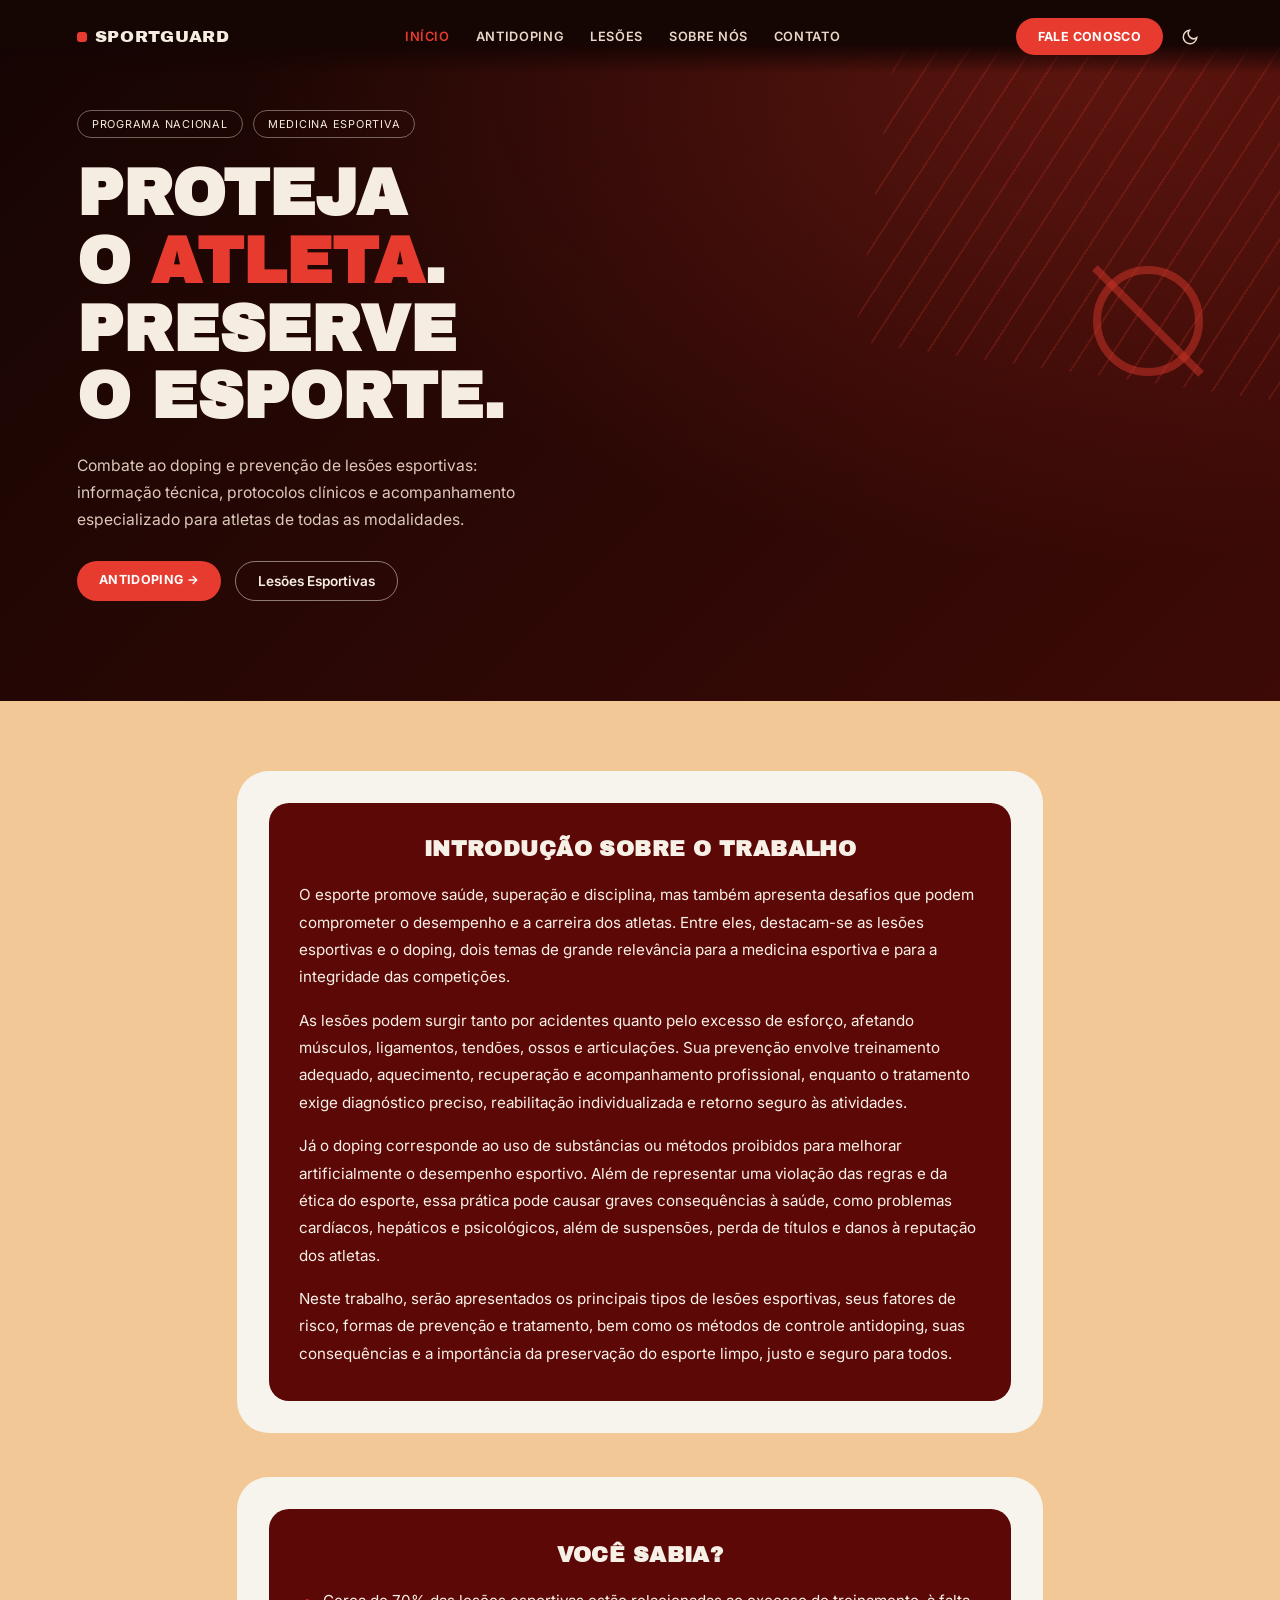
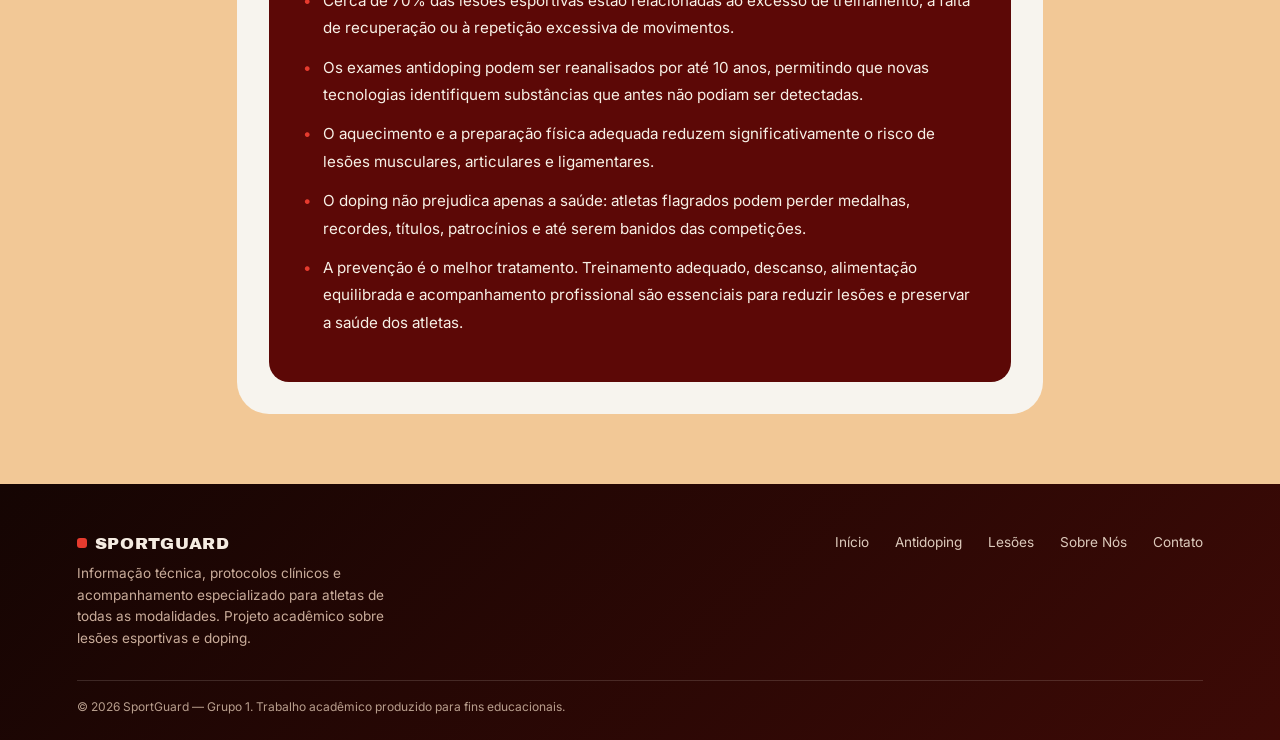
==== index.html @ 165ce2ae "update" ====
<!DOCTYPE html>
<html lang="pt-BR" data-theme="light">
<head>
<meta charset="UTF-8">
<meta name="viewport" content="width=device-width, initial-scale=1.0">
<title>SportGuard — Proteja o Atleta, Preserve o Esporte</title>
<link rel="preconnect" href="https://fonts.googleapis.com">
<link href="https://fonts.googleapis.com/css2?family=Archivo+Black&family=Inter:wght@400;500;600;700;800&display=swap" rel="stylesheet">
<link rel="stylesheet" href="styles.css">
<script src="script.js"></script>
</head>
<body>

<div class="topbar">
  <div class="logo"><span class="logo-dot"></span>SPORTGUARD</div>
  <nav class="toplinks">
    <a href="index.html" class="active">Início</a>
    <a href="doping.html">Antidoping</a>
    <a href="lesao.html">Lesões</a>
    <a href="sobre.html">Sobre Nós</a>
    <a href="sobre.html#contato">Contato</a>
  </nav>
  <div class="nav-actions">
    <a class="cta-btn" href="sobre.html#contato">Fale Conosco</a>
    <button class="theme-toggle" aria-label="Alternar tema claro/escuro" title="Alternar tema">
      <svg viewBox="0 0 24 24"><path d="M21 12.8A9 9 0 1 1 11.2 3a7 7 0 0 0 9.8 9.8z"/></svg>
    </button>
  </div>
</div>

<header class="hero hero-home">
  <span class="no-symbol" aria-hidden="true"></span>

  <div class="badges">
    <span class="badge">Programa Nacional</span>
    <span class="badge">Medicina Esportiva</span>
  </div>

  <h1>Proteja<br>o <span>Atleta</span>.<br>Preserve<br>o Esporte.</h1>
  <p class="sub">Combate ao doping e prevenção de lesões esportivas: informação técnica, protocolos clínicos e acompanhamento especializado para atletas de todas as modalidades.</p>
  <div class="hero-ctas">
    <a class="cta-btn" href="doping.html">Antidoping →</a>
    <a class="btn-outline" href="lesao.html">Lesões Esportivas</a>
  </div>
</header>

<main>
  <section class="card-outer">
    <div class="card-inner">
      <h2>Introdução sobre o trabalho</h2>
      <p>O esporte promove saúde, superação e disciplina, mas também apresenta desafios que podem comprometer o desempenho e a carreira dos atletas. Entre eles, destacam-se as lesões esportivas e o doping, dois temas de grande relevância para a medicina esportiva e para a integridade das competições.</p>
      <p>As lesões podem surgir tanto por acidentes quanto pelo excesso de esforço, afetando músculos, ligamentos, tendões, ossos e articulações. Sua prevenção envolve treinamento adequado, aquecimento, recuperação e acompanhamento profissional, enquanto o tratamento exige diagnóstico preciso, reabilitação individualizada e retorno seguro às atividades.</p>
      <p>Já o doping corresponde ao uso de substâncias ou métodos proibidos para melhorar artificialmente o desempenho esportivo. Além de representar uma violação das regras e da ética do esporte, essa prática pode causar graves consequências à saúde, como problemas cardíacos, hepáticos e psicológicos, além de suspensões, perda de títulos e danos à reputação dos atletas.</p>
      <p>Neste trabalho, serão apresentados os principais tipos de lesões esportivas, seus fatores de risco, formas de prevenção e tratamento, bem como os métodos de controle antidoping, suas consequências e a importância da preservação do esporte limpo, justo e seguro para todos.</p>
    </div>
  </section>

  <section class="card-outer">
    <div class="card-inner">
      <h2>Você Sabia?</h2>
      <ul>
        <li>Cerca de 70% das lesões esportivas estão relacionadas ao excesso de treinamento, à falta de recuperação ou à repetição excessiva de movimentos.</li>
        <li>Os exames antidoping podem ser reanalisados por até 10 anos, permitindo que novas tecnologias identifiquem substâncias que antes não podiam ser detectadas.</li>
        <li>O aquecimento e a preparação física adequada reduzem significativamente o risco de lesões musculares, articulares e ligamentares.</li>
        <li>O doping não prejudica apenas a saúde: atletas flagrados podem perder medalhas, recordes, títulos, patrocínios e até serem banidos das competições.</li>
        <li>A prevenção é o melhor tratamento. Treinamento adequado, descanso, alimentação equilibrada e acompanhamento profissional são essenciais para reduzir lesões e preservar a saúde dos atletas.</li>
      </ul>
    </div>
  </section>
</main>

<footer>
  <div class="foot-top">
    <div class="foot-brand">
      <div class="logo"><span class="logo-dot"></span>SPORTGUARD</div>
      <p>Informação técnica, protocolos clínicos e acompanhamento especializado para atletas de todas as modalidades. Projeto acadêmico sobre lesões esportivas e doping.</p>
    </div>
    <nav class="foot-links">
      <a href="index.html">Início</a>
      <a href="doping.html">Antidoping</a>
      <a href="lesao.html">Lesões</a>
      <a href="sobre.html">Sobre Nós</a>
      <a href="sobre.html#contato">Contato</a>
    </nav>
  </div>
  <p class="copyright">© 2026 SportGuard — Grupo 1. Trabalho acadêmico produzido para fins educacionais.</p>
</footer>

</body>
</html>
---- styles.css ----
* { margin:0; padding:0; box-sizing:border-box; }

:root{
  --bg:#f2c896;
  --hero-start:#150503;
  --hero-end:#3d0a06;
  --nav-bg:#f7f4ee;
  --outer-bg:#f7f4ee;
  --inner-bg:#5c0806;
  --inner-text:#f7f0e6;
  --text:#2b120a;
  --muted:#7a5a48;
  --accent:#e63b2e;
  --accent-2:#b62a1f;
  --radius-lg:32px;
  --radius-md:20px;
  --font-display:'Archivo Black', sans-serif;
  --font-body:'Inter', sans-serif;
}
html[data-theme="dark"]{
  --bg:#3d0705;
  --nav-bg:#f2c896;
  --outer-bg:#f2c896;
  --inner-bg:#f7f4ee;
  --inner-text:#2b120a;
  --text:#f7ece0;
  --muted:#e0bfae;
  --accent:#ff5b45;
  --accent-2:#ff8a75;
}

html{scroll-behavior:smooth;}
body{
  font-family:var(--font-body);
  background:var(--bg);
  color:var(--text);
  transition:background .3s ease, color .3s ease;
}
a{color:inherit;}
ul{list-style:none;}

/* ---------- HERO ---------- */
.hero{
  position:relative;
  background:
    radial-gradient(ellipse at 85% 10%, rgba(230,59,46,.25), transparent 55%),
    linear-gradient(135deg,var(--hero-start),var(--hero-end));
  color:#f5ece2;
  padding:110px 6vw 80px;
  overflow:hidden;
}
.hero.hero-home{padding-bottom:100px;}
.hero::before{
  content:"";
  position:absolute;
  right:-10%; top:-20%;
  width:520px; height:520px;
  background:repeating-linear-gradient(115deg, rgba(230,59,46,.18) 0 2px, transparent 2px 26px);
  transform:rotate(8deg);
  pointer-events:none;
}
.no-symbol{
  position:absolute;
  right:6vw; top:40%;
  width:90px; height:90px;
  border-radius:50%;
  border:7px solid rgba(230,59,46,.55);
  opacity:.8;
}
.hero-home .no-symbol{width:110px; height:110px; border-width:8px; top:38%;}
.no-symbol::after{
  content:"";
  position:absolute;
  left:50%; top:50%;
  width:120px; height:7px;
  background:rgba(230,59,46,.55);
  transform:translate(-50%,-50%) rotate(45deg);
}
.hero-home .no-symbol::after{width:150px; height:8px;}
.logo{
  font-family:var(--font-display);
  font-size:1.05rem;
  letter-spacing:.04em;
  color:#f5ece2;
  display:flex; align-items:center; gap:8px;
}
.logo-dot{width:10px;height:10px;background:var(--accent);border-radius:3px;}
.toplinks{display:flex; gap:26px; font-size:.8rem; font-weight:600; text-transform:uppercase; letter-spacing:.05em;}
.toplinks a{color:#e9d7c9; text-decoration:none; transition:color .2s;}
.toplinks a:hover{color:var(--accent);}
.toplinks a.active{color:var(--accent);}
.cta-btn{
  background:var(--accent); color:#fff; padding:11px 22px;
  border-radius:999px; font-weight:700; font-size:.78rem;
  text-decoration:none; text-transform:uppercase; letter-spacing:.03em;
  white-space:nowrap;
}
.cta-btn:hover{background:var(--accent-2);}
.breadcrumb{position:relative; z-index:2; font-size:.75rem; color:#c9ac9a; text-transform:uppercase; letter-spacing:.08em; margin-bottom:14px;}
.breadcrumb a{color:#c9ac9a; text-decoration:none;}
.badges{position:relative; z-index:2; display:flex; gap:10px; margin-bottom:22px; flex-wrap:wrap;}
.badge{
  border:1px solid rgba(245,236,226,.4); padding:6px 14px;
  border-radius:999px; font-size:.68rem; text-transform:uppercase; letter-spacing:.07em;
}
.hero h1{
  position:relative; z-index:2;
  font-family:var(--font-display);
  font-size:clamp(2.2rem,6vw,3.4rem);
  line-height:1.06; text-transform:uppercase;
}
.hero-home h1{font-size:clamp(2.3rem,6vw,4rem); max-width:600px;}
.hero h1 span{color:var(--accent);}
.hero p.sub{
  position:relative; z-index:2;
  max-width:460px; margin:22px 0 28px; color:#dcc9bb;
  font-size:.98rem; line-height:1.7;
}
.hero-ctas{position:relative; z-index:2; display:flex; gap:14px; flex-wrap:wrap;}
.btn-outline{
  border:1px solid rgba(245,236,226,.5); color:#f5ece2;
  padding:11px 22px; border-radius:999px; text-decoration:none;
  font-weight:600; font-size:.85rem;
}
.btn-outline:hover{border-color:var(--accent); color:var(--accent);}

/* ---------- TOPBAR (fixa em todas as páginas) ---------- */
.topbar{
  position:fixed; top:0; left:0; right:0; z-index:100;
  display:flex; justify-content:space-between; align-items:center;
  padding:18px 6vw; flex-wrap:wrap; gap:16px;
  background:linear-gradient(180deg, var(--hero-start) 0%, var(--hero-start) 60%, transparent 100%);
}
.nav-actions{display:flex; align-items:center; gap:14px;}
.theme-toggle{
  background:none; border:none; cursor:pointer; color:#e9d7c9;
  display:flex; align-items:center; padding:4px;
}
.theme-toggle:hover{color:var(--accent);}
.theme-toggle svg{width:18px; height:18px; stroke:currentColor; fill:none; stroke-width:2;}

/* ---------- MAIN / CARDS ---------- */
main{max-width:960px; margin:70px auto; padding:0 6vw; display:flex; flex-direction:column; gap:44px; scroll-margin-top:30px;}
.card-outer{background:var(--outer-bg); border-radius:var(--radius-lg); padding:32px; transition:background .3s ease; scroll-margin-top:100px;}
.card-inner{background:var(--inner-bg); color:var(--inner-text); border-radius:var(--radius-md); padding:34px 30px; transition:background .3s ease,color .3s ease;}
.card-inner h2{font-family:var(--font-display); text-align:center; text-transform:uppercase; font-size:1.35rem; margin-bottom:20px; letter-spacing:.02em;}
.card-inner p{line-height:1.8; margin-bottom:16px; font-size:.95rem;}
.card-inner p:last-child{margin-bottom:0;}
.card-inner ul{padding-left:4px; line-height:1.8; font-size:.95rem;}
.card-inner li{margin-bottom:12px; padding-left:20px; position:relative;}
.card-inner li::before{content:"•"; position:absolute; left:0; color:var(--accent);}

.section-title{font-family:var(--font-display); text-align:center; text-transform:uppercase; font-size:1.25rem; margin-bottom:8px; letter-spacing:.02em;}
.section-title.standalone{font-size:1.35rem; margin-bottom:28px;}
.section-lead{text-align:center; color:var(--muted); font-size:.9rem; max-width:520px; margin:0 auto 26px;}

/* ---------- DOPING: bio card ---------- */
.case-grid{display:flex; justify-content:center;}
.bio-card{background:var(--outer-bg); border-radius:var(--radius-md); overflow:hidden; max-width:360px;}
.bio-photo{
  aspect-ratio:3/4; background:var(--inner-bg); color:var(--inner-text);
  display:flex; align-items:center; justify-content:center; text-align:center;
  font-size:.85rem; font-weight:600; padding:20px;
}
.bio-card h3{font-family:var(--font-display); font-size:1rem; text-transform:uppercase; padding:18px 18px 6px; letter-spacing:.02em;}
.bio-card p{padding:0 18px 20px; font-size:.85rem; line-height:1.7; color:var(--text);}

/* ---------- LESAO: injury grid ---------- */
.injury-grid{display:grid; grid-template-columns:repeat(auto-fit,minmax(230px,1fr)); gap:20px;}
.injury-card{
  background:var(--nav-bg); border-radius:20px; padding:24px;
  border-top:6px solid var(--tag-color);
}
.injury-card .tag{
  display:inline-block; background:var(--tag-color); color:#fff;
  padding:6px 16px; border-radius:999px; font-weight:700;
  font-size:.72rem; text-transform:uppercase; letter-spacing:.04em; margin-bottom:14px;
}
.injury-card ul{padding-left:0; margin-bottom:14px; font-size:.87rem; line-height:1.7;}
.injury-card li{padding-left:16px; position:relative;}
.injury-card li::before{content:"•"; position:absolute; left:0; color:var(--tag-color);}
.injury-card .sports-label{font-size:.78rem; font-weight:700; text-transform:uppercase; letter-spacing:.04em; color:var(--muted); margin-bottom:8px;}
.sport-pills{display:flex; flex-wrap:wrap; gap:6px;}
.sport-pills span{
  background:rgba(0,0,0,.06); padding:4px 10px; border-radius:999px;
  font-size:.76rem; color:var(--text);
}

/* ---------- SOBRE: team + contact ---------- */
.team-grid{display:grid; grid-template-columns:repeat(auto-fit,minmax(200px,1fr)); gap:24px;}
.member{display:flex; flex-direction:column; gap:12px;}
.member-photo{
  aspect-ratio:3/4; background:var(--inner-bg); color:var(--inner-text);
  display:flex; align-items:center; justify-content:center; text-align:center;
  border-radius:16px; font-weight:600; font-size:.85rem; padding:14px;
}
.member h3{font-size:.95rem; font-weight:700;}
.member p{font-size:.82rem; color:var(--muted); line-height:1.5;}

.contact-list{display:flex; flex-direction:column; gap:18px;}
.contact-item{display:flex; align-items:center; gap:14px;}
.contact-item .icon{
  width:38px; height:38px; border-radius:50%; background:rgba(245,236,226,.15);
  display:flex; align-items:center; justify-content:center; flex-shrink:0;
}
.contact-item .icon svg{width:18px; height:18px; stroke:var(--inner-text); fill:none; stroke-width:2;}
.contact-item .label{font-size:.72rem; text-transform:uppercase; letter-spacing:.06em; opacity:.8; margin-bottom:2px;}
.contact-item .value{font-size:.95rem; font-weight:600;}

/* ---------- FOOTER ---------- */
footer{
  background:linear-gradient(135deg,var(--hero-start),var(--hero-end));
  color:#f0ded1; padding:50px 6vw 26px; margin-top:20px;
}
.foot-top{display:flex; justify-content:space-between; flex-wrap:wrap; gap:26px; margin-bottom:30px;}
.foot-brand{max-width:320px;}
.foot-brand .logo{color:#f5ece2; margin-bottom:10px;}
.foot-brand p{font-size:.85rem; color:#c9ac9a; line-height:1.6;}
.foot-links{display:flex; gap:26px; flex-wrap:wrap; font-size:.85rem;}
.foot-links a{color:#dcc9bb; text-decoration:none;}
.foot-links a:hover{color:var(--accent);}
.copyright{border-top:1px solid rgba(245,236,226,.15); padding-top:18px; font-size:.75rem; color:#b89e8d;}

/* ---------- RESPONSIVE ---------- */
@media (max-width:640px){
  .toplinks{display:none;}
  .topbar{padding:14px 5vw;}
  .hero{padding-top:92px;}
  .card-outer{padding:20px;}
  .card-inner{padding:26px 20px;}
  .case-grid{grid-template-columns:1fr;}
}
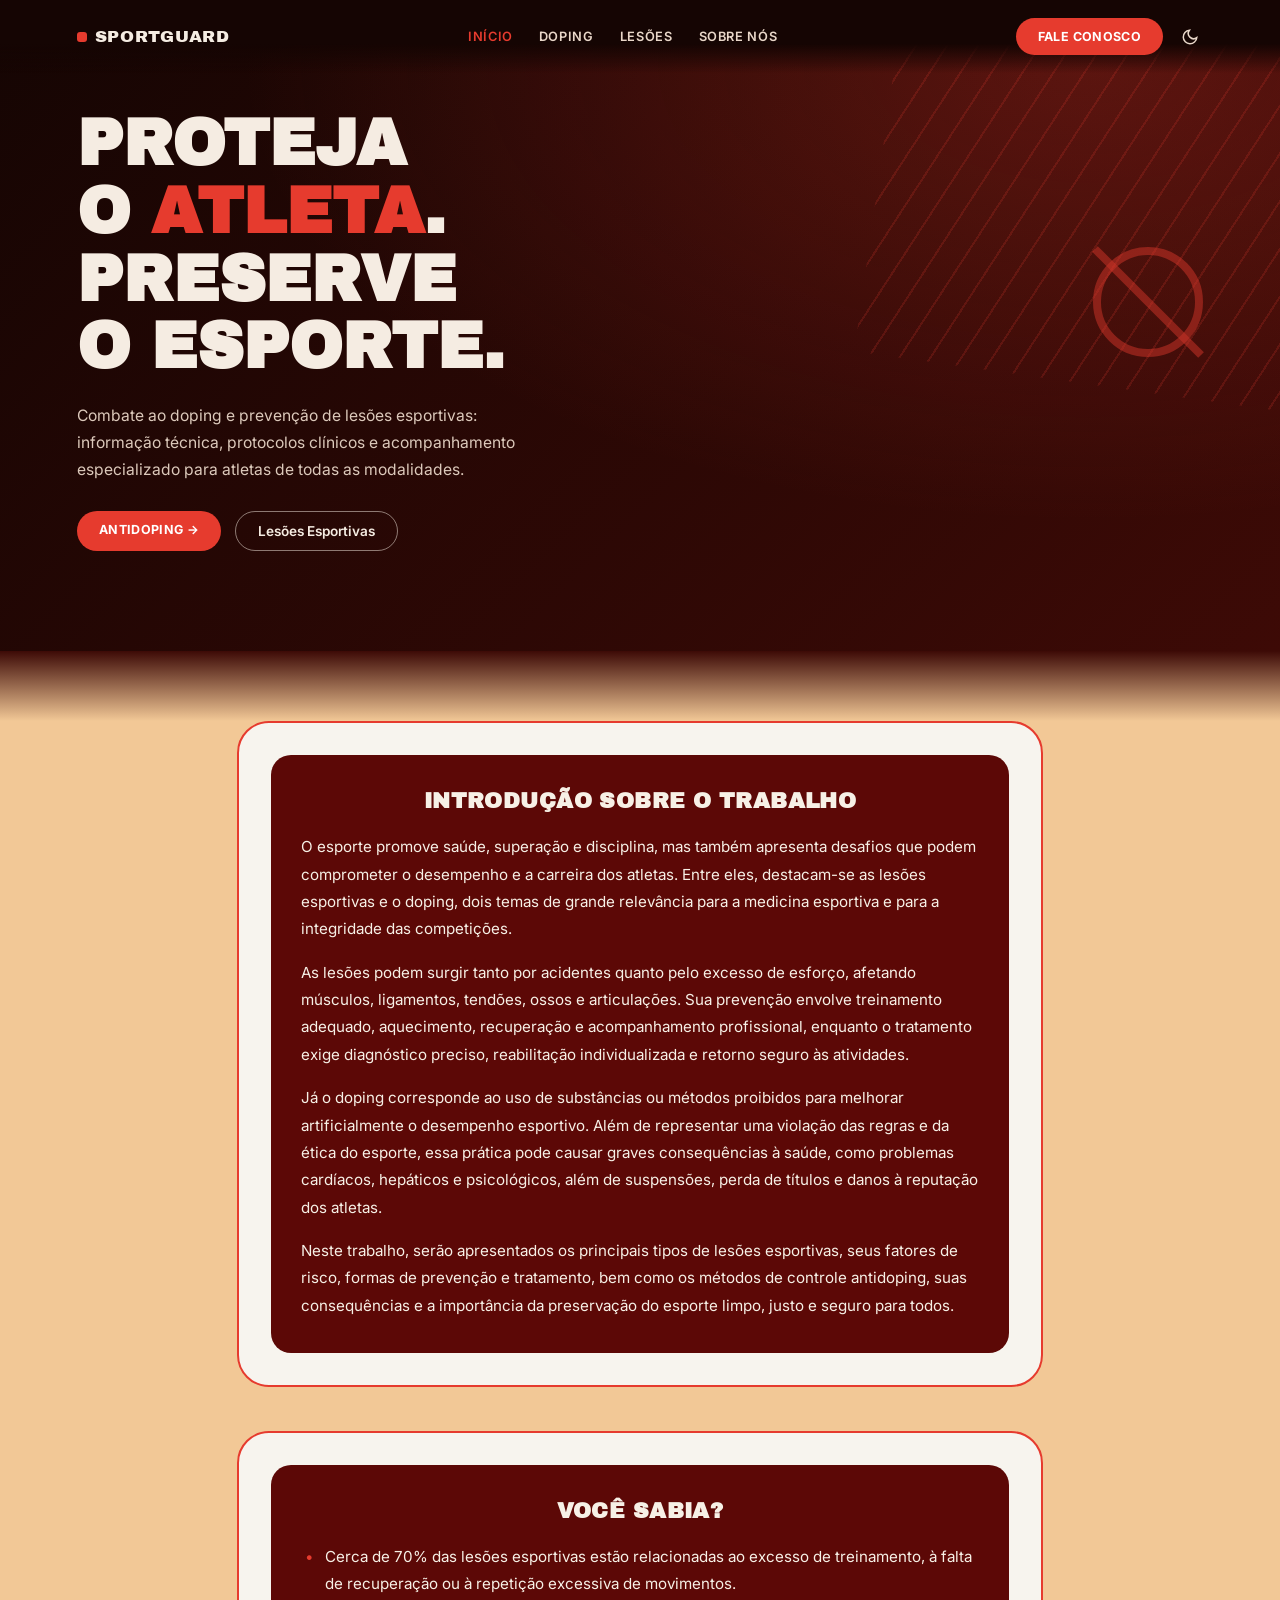
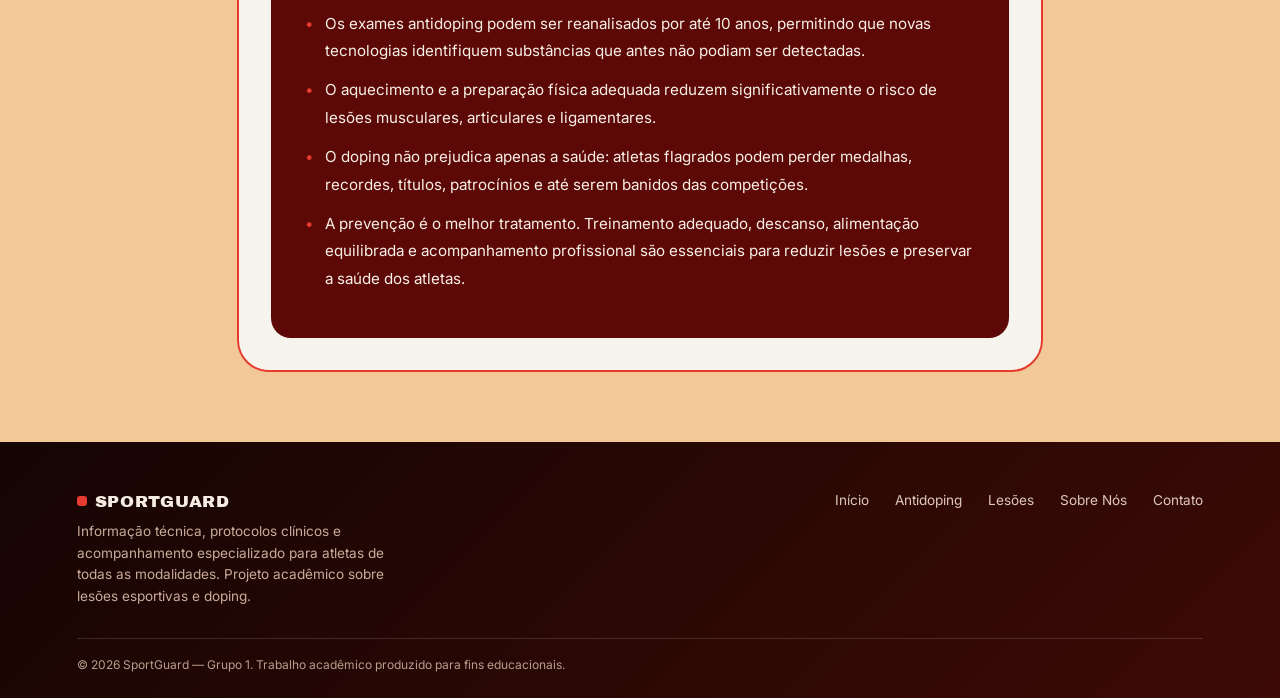
==== commit 193d6a9b: "Update" ====
--- a/index.html
+++ b/index.html
@@ -15,10 +15,9 @@
   <div class="logo"><span class="logo-dot"></span>SPORTGUARD</div>
   <nav class="toplinks">
     <a href="index.html" class="active">Início</a>
-    <a href="doping.html">Antidoping</a>
+    <a href="doping.html">Doping</a>
     <a href="lesao.html">Lesões</a>
     <a href="sobre.html">Sobre Nós</a>
-    <a href="sobre.html#contato">Contato</a>
   </nav>
   <div class="nav-actions">
     <a class="cta-btn" href="sobre.html#contato">Fale Conosco</a>
@@ -31,11 +30,6 @@
 <header class="hero hero-home">
   <span class="no-symbol" aria-hidden="true"></span>
 
-  <div class="badges">
-    <span class="badge">Programa Nacional</span>
-    <span class="badge">Medicina Esportiva</span>
-  </div>
-
   <h1>Proteja<br>o <span>Atleta</span>.<br>Preserve<br>o Esporte.</h1>
   <p class="sub">Combate ao doping e prevenção de lesões esportivas: informação técnica, protocolos clínicos e acompanhamento especializado para atletas de todas as modalidades.</p>
   <div class="hero-ctas">
@@ -43,6 +37,7 @@
     <a class="btn-outline" href="lesao.html">Lesões Esportivas</a>
   </div>
 </header>
+<div class="hero-fade"></div>
 
 <main>
   <section class="card-outer">
--- a/styles.css
+++ b/styles.css
@@ -12,6 +12,9 @@
   --muted:#7a5a48;
   --accent:#e63b2e;
   --accent-2:#b62a1f;
+  --outer-text:#2b120a;
+  --outer-muted:#7a5a48;
+  --figure-fill:#5c0806;
   --radius-lg:32px;
   --radius-md:20px;
   --font-display:'Archivo Black', sans-serif;
@@ -59,6 +62,11 @@
   transform:rotate(8deg);
   pointer-events:none;
 }
+.hero-fade{
+  height:70px;
+  background:linear-gradient(to bottom, var(--hero-end), transparent);
+  pointer-events:none;
+}
 .no-symbol{
   position:absolute;
   right:6vw; top:40%;
@@ -140,8 +148,8 @@
 .theme-toggle svg{width:18px; height:18px; stroke:currentColor; fill:none; stroke-width:2;}
 
 /* ---------- MAIN / CARDS ---------- */
-main{max-width:960px; margin:70px auto; padding:0 6vw; display:flex; flex-direction:column; gap:44px; scroll-margin-top:30px;}
-.card-outer{background:var(--outer-bg); border-radius:var(--radius-lg); padding:32px; transition:background .3s ease; scroll-margin-top:100px;}
+main{max-width:960px; margin:0 auto 70px; padding:0 6vw; display:flex; flex-direction:column; gap:44px; scroll-margin-top:30px;}
+.card-outer{background:var(--outer-bg); color:var(--outer-text); border:2px solid var(--accent); border-radius:var(--radius-lg); padding:32px; transition:background .3s ease; scroll-margin-top:100px;}
 .card-inner{background:var(--inner-bg); color:var(--inner-text); border-radius:var(--radius-md); padding:34px 30px; transition:background .3s ease,color .3s ease;}
 .card-inner h2{font-family:var(--font-display); text-align:center; text-transform:uppercase; font-size:1.35rem; margin-bottom:20px; letter-spacing:.02em;}
 .card-inner p{line-height:1.8; margin-bottom:16px; font-size:.95rem;}
@@ -152,7 +160,7 @@
 
 .section-title{font-family:var(--font-display); text-align:center; text-transform:uppercase; font-size:1.25rem; margin-bottom:8px; letter-spacing:.02em;}
 .section-title.standalone{font-size:1.35rem; margin-bottom:28px;}
-.section-lead{text-align:center; color:var(--muted); font-size:.9rem; max-width:520px; margin:0 auto 26px;}
+.section-lead{text-align:center; color:var(--outer-muted); font-size:.9rem; max-width:520px; margin:0 auto 26px;}
 
 /* ---------- DOPING: bio card ---------- */
 .case-grid{display:flex; justify-content:center;}
@@ -160,30 +168,102 @@
 .bio-photo{
   aspect-ratio:3/4; background:var(--inner-bg); color:var(--inner-text);
   display:flex; align-items:center; justify-content:center; text-align:center;
-  font-size:.85rem; font-weight:600; padding:20px;
-}
+  font-size:.85rem; font-weight:600; padding:20px; overflow:hidden;
+}
+.bio-photo img{width:100%; height:100%; object-fit:cover; display:block;}
 .bio-card h3{font-family:var(--font-display); font-size:1rem; text-transform:uppercase; padding:18px 18px 6px; letter-spacing:.02em;}
-.bio-card p{padding:0 18px 20px; font-size:.85rem; line-height:1.7; color:var(--text);}
-
-/* ---------- LESAO: injury grid ---------- */
-.injury-grid{display:grid; grid-template-columns:repeat(auto-fit,minmax(230px,1fr)); gap:20px;}
-.injury-card{
-  background:var(--nav-bg); border-radius:20px; padding:24px;
-  border-top:6px solid var(--tag-color);
-}
-.injury-card .tag{
-  display:inline-block; background:var(--tag-color); color:#fff;
-  padding:6px 16px; border-radius:999px; font-weight:700;
-  font-size:.72rem; text-transform:uppercase; letter-spacing:.04em; margin-bottom:14px;
-}
-.injury-card ul{padding-left:0; margin-bottom:14px; font-size:.87rem; line-height:1.7;}
-.injury-card li{padding-left:16px; position:relative;}
-.injury-card li::before{content:"•"; position:absolute; left:0; color:var(--tag-color);}
-.injury-card .sports-label{font-size:.78rem; font-weight:700; text-transform:uppercase; letter-spacing:.04em; color:var(--muted); margin-bottom:8px;}
+.bio-card p{padding:0 18px 20px; font-size:.85rem; line-height:1.7; color:var(--outer-text);}
+
+/* ---------- DOPING: seringuinhas interativas ---------- */
+.vial-grid{display:flex; flex-wrap:wrap; justify-content:center; gap:26px 24px; padding:14px 0 6px;}
+.vial-item{position:relative;}
+.vial-btn{
+  background:none; border:none; cursor:pointer;
+  display:flex; flex-direction:column; align-items:center; gap:10px; padding:4px;
+}
+.vial-btn svg{width:38px; height:auto; filter:drop-shadow(0 3px 5px rgba(0,0,0,.18)); transition:transform .2s ease;}
+.vial-item:hover .vial-btn svg, .vial-item.active .vial-btn svg{transform:translateY(-5px) rotate(-4deg);}
+.vial-label{font-size:.68rem; font-weight:700; text-transform:uppercase; letter-spacing:.03em; color:var(--outer-text); max-width:90px; text-align:center; line-height:1.25;}
+
+.vial-box{
+  position:absolute; top:100%; left:50%; margin-top:14px; width:min(220px,78vw);
+  background:white; color:var(--outer-text); text-align:left;
+  border-radius:16px; padding:14px 16px; border-top:5px solid var(--tag-color);
+  box-shadow:0 18px 34px rgba(0,0,0,.3);
+  opacity:0; visibility:hidden; pointer-events:none;
+  transform:translate(-50%,6px);
+  transition:opacity .18s ease, transform .18s ease, visibility .18s;
+  z-index:30;
+}
+.vial-box::before{
+  content:""; position:absolute; top:-7px; left:50%; transform:translateX(-50%);
+  width:14px; height:14px; background:white;
+  clip-path:polygon(50% 0,100% 100%,0 100%);
+}
+.vial-box h4{font-family:var(--font-display); font-size:.8rem; text-transform:uppercase; letter-spacing:.03em; margin-bottom:8px; color:var(--tag-color);}
+.vial-box p{font-size:.82rem; line-height:1.55; margin-bottom:6px;}
+.vial-box p:last-child{margin-bottom:0;}
+.vial-box .vial-examples{color:var(--outer-muted); font-size:.76rem;}
+
+.vial-item:hover .vial-box,
+.vial-item:focus-within .vial-box,
+.vial-item.active .vial-box{
+  opacity:1; visibility:visible; pointer-events:auto; transform:translate(-50%,0);
+}
+
+/* ---------- LESAO: boneco interativo com hotspots ---------- */
+.body-map{position:relative; max-width:260px; margin:0 auto;}
+.body-figure{width:100%; height:auto; display:block;}
+
+.hotspot{position:absolute; left:var(--x); top:var(--y);}
+.dot-btn{
+  position:absolute; left:0; top:0; width:22px; height:22px; margin:-11px 0 0 -11px;
+  background:none; border:none; padding:0; cursor:pointer;
+}
+.dot{width:100%; height:100%; border-radius:50%; background:var(--tag-color); display:block; position:relative; box-shadow:0 0 0 4px rgba(0,0,0,.08);}
+.dot::after{
+  content:""; position:absolute; inset:-7px; border-radius:50%;
+  border:2px solid var(--tag-color); opacity:.55;
+  animation:hs-pulse 2.4s ease-out infinite;
+}
+@keyframes hs-pulse{
+  0%{transform:scale(.55); opacity:.6;}
+  100%{transform:scale(2); opacity:0;}
+}
+
+.hotspot-box{
+  position:absolute; top:18px; left:12px; width:190px;
+  background:white; color:var(--outer-text);
+  border-radius:16px; padding:16px 18px; border-top:5px solid var(--tag-color);
+  box-shadow:0 18px 34px rgba(0,0,0,.3);
+  opacity:0; visibility:hidden; pointer-events:none;
+  transform:translateY(6px);
+  transition:opacity .18s ease, transform .18s ease, visibility .18s;
+  z-index:30;
+}
+.hotspot-box h4{font-family:var(--font-display); font-size:.82rem; text-transform:uppercase; letter-spacing:.03em; margin-bottom:10px; color:var(--tag-color);}
+.hotspot-box ul{padding-left:0; font-size:.82rem; line-height:1.6; margin-bottom:10px;}
+.hotspot-box li{padding-left:14px; position:relative;}
+.hotspot-box li::before{content:"•"; position:absolute; left:0; color:var(--tag-color);}
+.sports-label{font-size:.7rem; font-weight:700; text-transform:uppercase; letter-spacing:.04em; color:var(--outer-muted); margin-bottom:6px;}
+
+.hs-open-left .hotspot-box{left:auto; right:12px;}
+.hs-center .hotspot-box{left:50%; right:auto; transform:translate(-50%,6px);}
+.hs-bottom .hotspot-box{top:auto; bottom:18px; transform:translateY(-6px);}
+.hs-bottom.hs-center .hotspot-box{transform:translate(-50%,-6px);}
+
+.hotspot:hover .hotspot-box,
+.hotspot:focus-within .hotspot-box,
+.hotspot.active .hotspot-box{
+  opacity:1; visibility:visible; pointer-events:auto; transform:translateY(0);
+}
+.hs-center:hover .hotspot-box, .hs-center:focus-within .hotspot-box, .hs-center.active .hotspot-box{transform:translate(-50%,0);}
+.hs-bottom:hover .hotspot-box, .hs-bottom:focus-within .hotspot-box, .hs-bottom.active .hotspot-box{transform:translateY(0);}
+
 .sport-pills{display:flex; flex-wrap:wrap; gap:6px;}
 .sport-pills span{
   background:rgba(0,0,0,.06); padding:4px 10px; border-radius:999px;
-  font-size:.76rem; color:var(--text);
+  font-size:.76rem; color:var(--outer-text);
 }
 
 /* ---------- SOBRE: team + contact ---------- */
@@ -195,7 +275,7 @@
   border-radius:16px; font-weight:600; font-size:.85rem; padding:14px;
 }
 .member h3{font-size:.95rem; font-weight:700;}
-.member p{font-size:.82rem; color:var(--muted); line-height:1.5;}
+.member p{font-size:.82rem; color:var(--outer-muted); line-height:1.5;}
 
 .contact-list{display:flex; flex-direction:column; gap:18px;}
 .contact-item{display:flex; align-items:center; gap:14px;}
@@ -229,4 +309,8 @@
   .card-outer{padding:20px;}
   .card-inner{padding:26px 20px;}
   .case-grid{grid-template-columns:1fr;}
-}
+  .body-map{max-width:230px;}
+  .hotspot-box{width:min(220px,72vw); left:50%; right:auto; transform:translate(-50%,6px);}
+  .hs-bottom .hotspot-box{transform:translate(-50%,-6px);}
+  .hotspot:hover .hotspot-box, .hotspot:focus-within .hotspot-box, .hotspot.active .hotspot-box{transform:translate(-50%,0);}
+}
